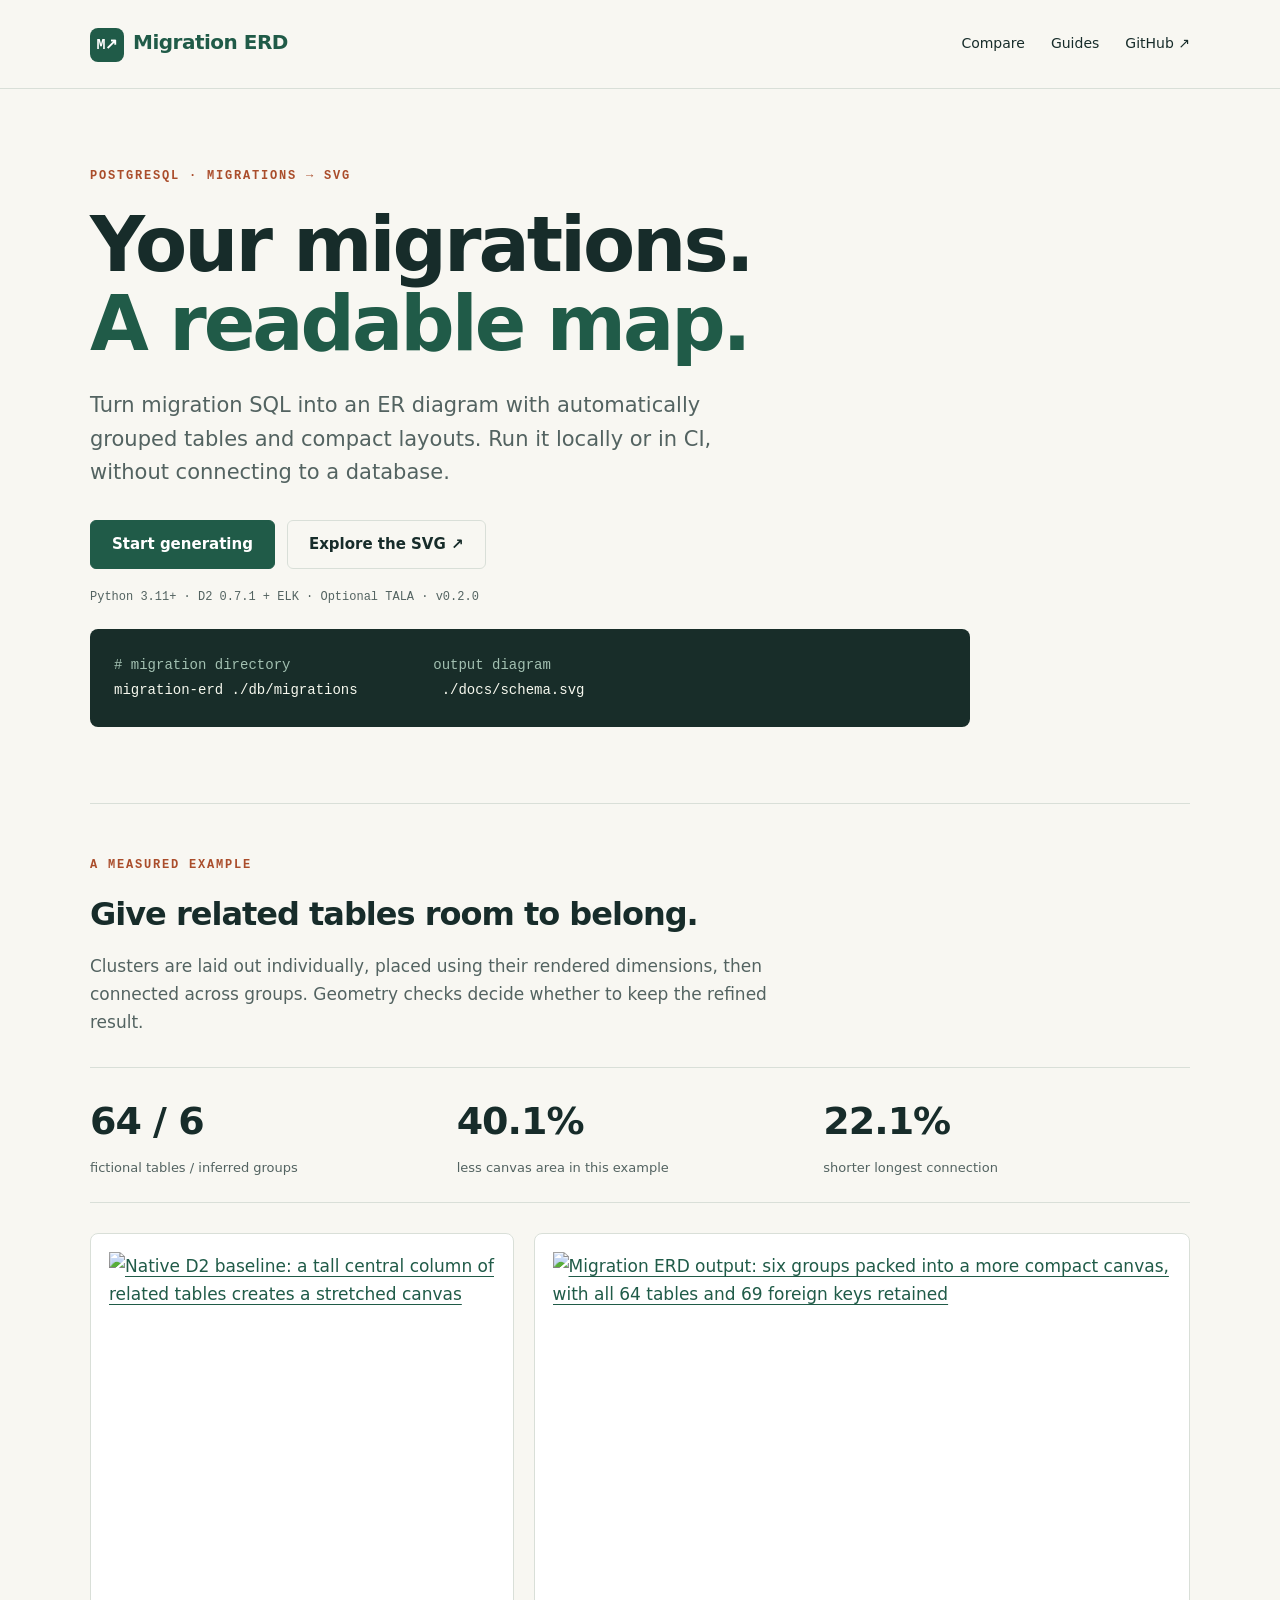
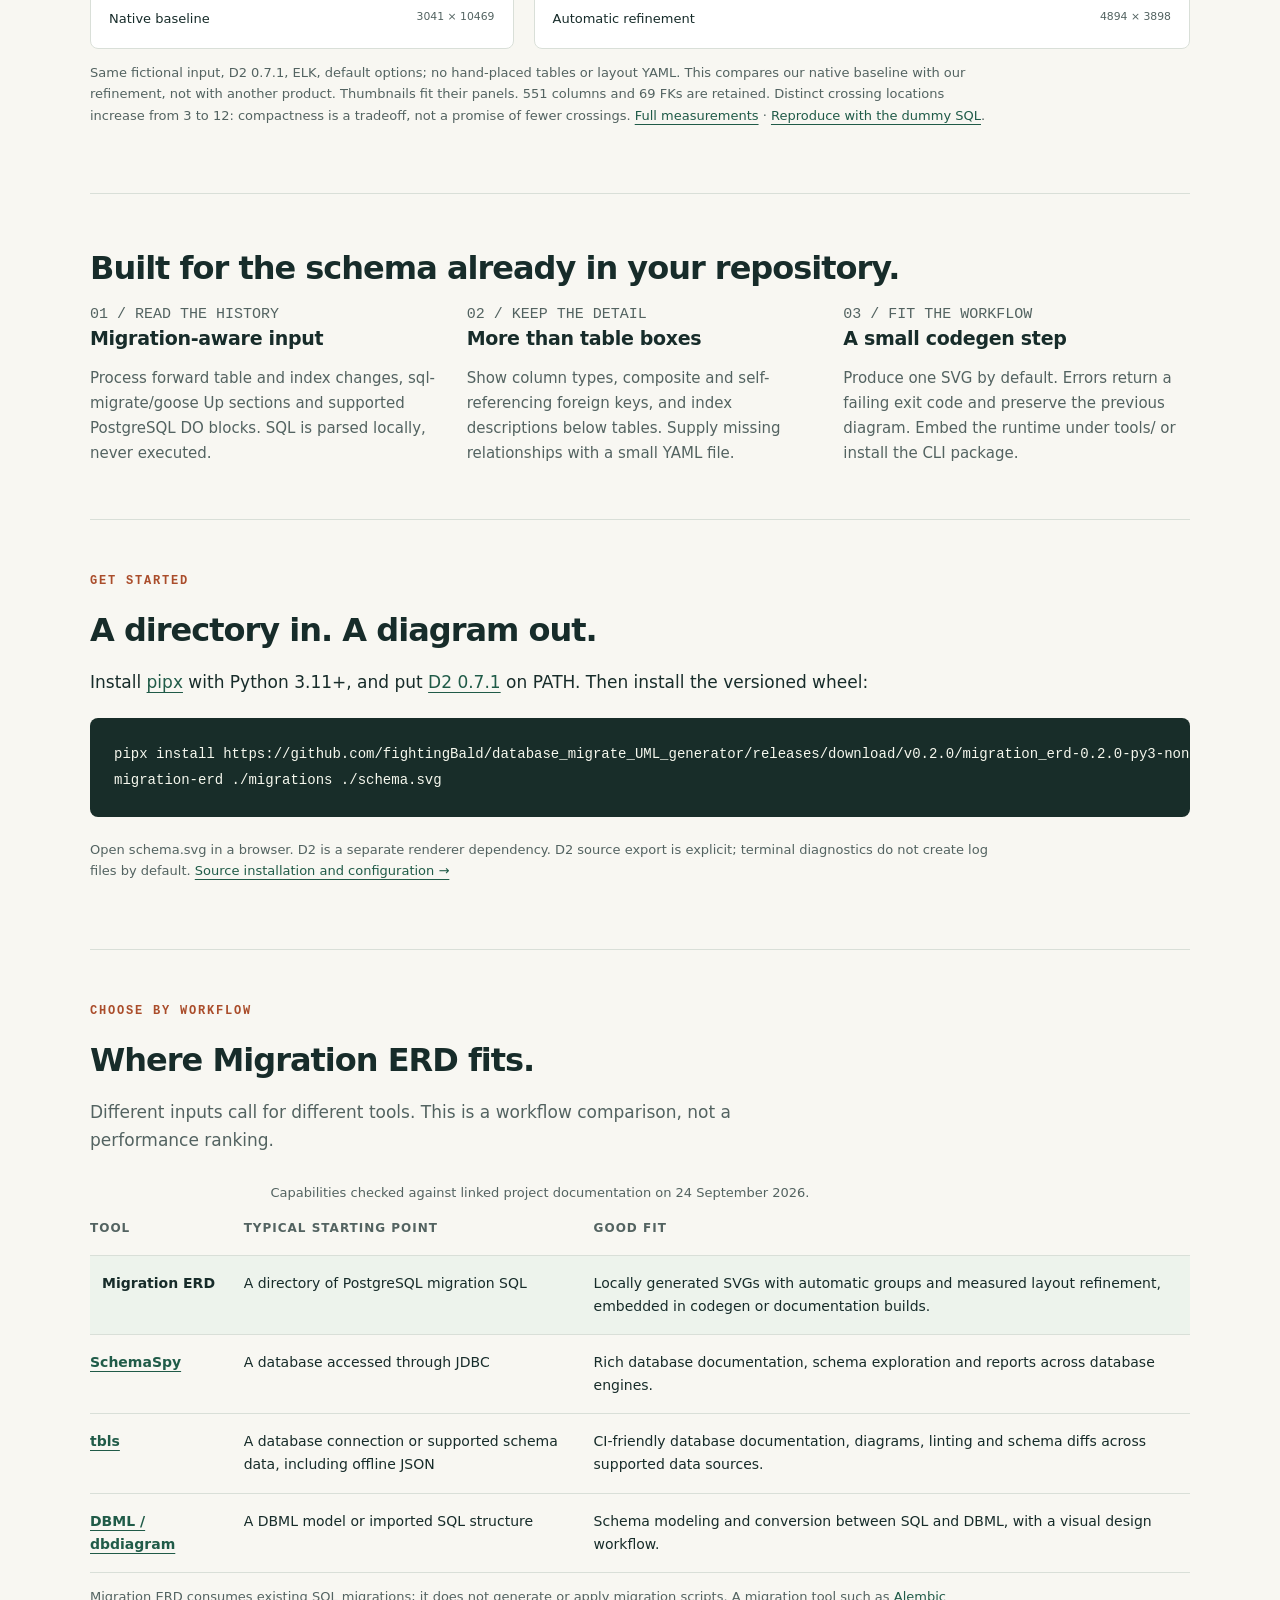
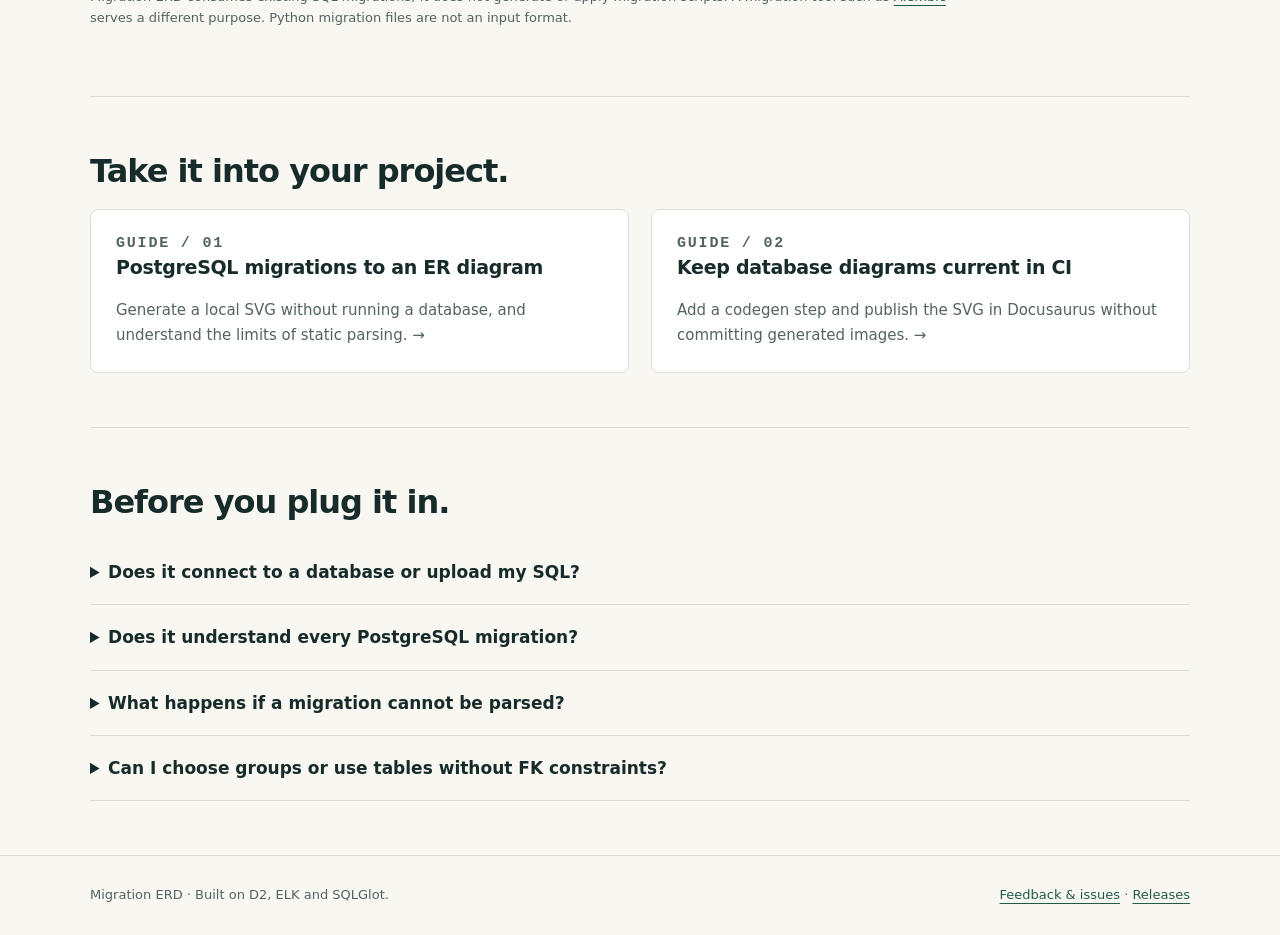
==== site/index.html @ 129f432f "Prepare Migration ERD package and public project website" ====
<!doctype html>
<html lang="en">
  <head>
    <meta charset="utf-8" />
    <meta name="viewport" content="width=device-width, initial-scale=1" />
    <title>
      Migration ERD — PostgreSQL migration SQL to readable ER diagrams
    </title>
    <meta
      name="description"
      content="Generate compact SVG ER diagrams from PostgreSQL migration files without a database connection. Automatic table clustering, foreign keys, index details and CI integration."
    />
    <meta name="robots" content="index,follow" />
    <link
      rel="canonical"
      href="https://fightingbald.github.io/database_migrate_UML_generator/"
    />
    <meta property="og:type" content="website" />
    <meta
      property="og:title"
      content="Migration ERD — Your migrations, made readable"
    />
    <meta
      property="og:description"
      content="PostgreSQL migration SQL → automatically grouped SVG diagrams. Local processing, no database connection."
    />
    <meta
      property="og:url"
      content="https://fightingbald.github.io/database_migrate_UML_generator/"
    />
    <meta
      property="og:image"
      content="https://github.com/fightingBald/database_migrate_UML_generator/releases/download/v0.2.0/layout-after.png"
    />
    <meta name="twitter:card" content="summary_large_image" />
    <link rel="stylesheet" href="style.css" />
    <script type="application/ld+json">
      {
        "@context": "https://schema.org",
        "@type": "SoftwareApplication",
        "name": "Migration ERD",
        "applicationCategory": "DeveloperApplication",
        "softwareVersion": "0.2.0",
        "softwareRequirements": "Python 3.11+; D2 0.7.1 for SVG rendering",
        "url": "https://fightingbald.github.io/database_migrate_UML_generator/",
        "downloadUrl": "https://github.com/fightingBald/database_migrate_UML_generator/releases/tag/v0.2.0",
        "description": "Generate SVG ER diagrams from PostgreSQL migration SQL with automatic clustering, without a database connection."
      }
    </script>
  </head>
  <body>
    <a class="skip" href="#main">Skip to content</a>
    <header>
      <nav class="wrap" aria-label="Main navigation">
        <a class="brand" href="./"><span>M↗</span>Migration ERD</a>
        <div class="nav-links">
          <a href="#compare">Compare</a><a href="#guides">Guides</a
          ><a
            href="https://github.com/fightingBald/database_migrate_UML_generator"
            >GitHub ↗</a
          >
        </div>
      </nav>
    </header>
    <main id="main" class="wrap">
      <div class="hero">
        <p class="eyebrow">PostgreSQL · Migrations → SVG</p>
        <h1>Your migrations.<br /><em>A readable map.</em></h1>
        <p class="lead">
          Turn migration SQL into an ER diagram with automatically grouped
          tables and compact layouts. Run it locally or in CI, without
          connecting to a database.
        </p>
        <div class="actions">
          <a class="button" href="#install">Start generating</a
          ><a class="button secondary" href="assets/layout-after.svg"
            >Explore the SVG ↗</a
          >
        </div>
        <p class="meta">
          Python 3.11+ · D2 0.7.1 + ELK · Optional TALA · v0.2.0
        </p>
        <pre
          class="command"
        ><code><span class="comment"># migration directory                 output diagram</span>
migration-erd ./db/migrations          ./docs/schema.svg</code></pre>
      </div>

      <section aria-labelledby="layout-title">
        <p class="eyebrow">A measured example</p>
        <h2 id="layout-title">Give related tables room to belong.</h2>
        <p class="section-intro">
          Clusters are laid out individually, placed using their rendered
          dimensions, then connected across groups. Geometry checks decide
          whether to keep the refined result.
        </p>
        <div class="stats">
          <div class="stat">
            <strong>64 / 6</strong
            ><span>fictional tables / inferred groups</span>
          </div>
          <div class="stat">
            <strong>40.1%</strong><span>less canvas area in this example</span>
          </div>
          <div class="stat">
            <strong>22.1%</strong><span>shorter longest connection</span>
          </div>
        </div>
        <div class="comparison">
          <figure class="diagram">
            <a
              href="assets/layout-before.svg"
              aria-label="Open native baseline SVG"
              ><img
                src="assets/layout-before.png"
                alt="Native D2 baseline: a tall central column of related tables creates a stretched canvas"
                width="1200"
                height="4131"
            /></a>
            <figcaption>
              <span>Native baseline</span><small>3041 × 10469</small>
            </figcaption>
          </figure>
          <figure class="diagram">
            <a
              href="assets/layout-after.svg"
              aria-label="Open automatically refined SVG"
              ><img
                src="assets/layout-after.png"
                alt="Migration ERD output: six groups packed into a more compact canvas, with all 64 tables and 69 foreign keys retained"
                width="1800"
                height="1434"
            /></a>
            <figcaption>
              <span>Automatic refinement</span><small>4894 × 3898</small>
            </figcaption>
          </figure>
        </div>
        <p class="note">
          Same fictional input, D2 0.7.1, ELK, default options; no hand-placed
          tables or layout YAML. This compares our native baseline with our
          refinement, not with another product. Thumbnails fit their panels. 551
          columns and 69 FKs are retained. Distinct crossing locations increase
          from 3 to 12: compactness is a tradeoff, not a promise of fewer
          crossings.
          <a href="assets/layout-metrics.json">Full measurements</a> ·
          <a
            href="https://github.com/fightingBald/database_migrate_UML_generator/releases/download/v0.2.0/dummy-64.sql"
            >Reproduce with the dummy SQL</a
          >.
        </p>
      </section>

      <section aria-labelledby="features-title">
        <h2 id="features-title">
          Built for the schema already in your repository.
        </h2>
        <div class="features">
          <div>
            <p class="feature-number">01 / READ THE HISTORY</p>
            <h3>Migration-aware input</h3>
            <p>
              Process forward table and index changes, sql-migrate/goose Up
              sections and supported PostgreSQL DO blocks. SQL is parsed
              locally, never executed.
            </p>
          </div>
          <div>
            <p class="feature-number">02 / KEEP THE DETAIL</p>
            <h3>More than table boxes</h3>
            <p>
              Show column types, composite and self-referencing foreign keys,
              and index descriptions below tables. Supply missing relationships
              with a small YAML file.
            </p>
          </div>
          <div>
            <p class="feature-number">03 / FIT THE WORKFLOW</p>
            <h3>A small codegen step</h3>
            <p>
              Produce one SVG by default. Errors return a failing exit code and
              preserve the previous diagram. Embed the runtime under tools/ or
              install the CLI package.
            </p>
          </div>
        </div>
      </section>

      <section id="install" aria-labelledby="install-title">
        <p class="eyebrow">Get started</p>
        <h2 id="install-title">A directory in. A diagram out.</h2>
        <p>
          Install
          <a href="https://pipx.pypa.io/stable/installation/">pipx</a> with
          Python 3.11+, and put
          <a href="https://github.com/d2lang/d2/releases/tag/v0.7.1"
            >D2 0.7.1</a
          >
          on PATH. Then install the versioned wheel:
        </p>
        <pre
          class="command"
        ><code>pipx install https://github.com/fightingBald/database_migrate_UML_generator/releases/download/v0.2.0/migration_erd-0.2.0-py3-none-any.whl
migration-erd ./migrations ./schema.svg</code></pre>
        <p class="note">
          Open schema.svg in a browser. D2 is a separate renderer dependency. D2
          source export is explicit; terminal diagnostics do not create log
          files by default.
          <a
            href="https://github.com/fightingBald/database_migrate_UML_generator/blob/main/dev_guide.md"
            >Source installation and configuration →</a
          >
        </p>
      </section>

      <section id="compare" aria-labelledby="compare-title">
        <p class="eyebrow">Choose by workflow</p>
        <h2 id="compare-title">Where Migration ERD fits.</h2>
        <p class="section-intro">
          Different inputs call for different tools. This is a workflow
          comparison, not a performance ranking.
        </p>
        <div class="table-wrap">
          <table>
            <caption class="note">
              Capabilities checked against linked project documentation on 24
              September 2026.
            </caption>
            <thead>
              <tr>
                <th scope="col">Tool</th>
                <th scope="col">Typical starting point</th>
                <th scope="col">Good fit</th>
              </tr>
            </thead>
            <tbody>
              <tr class="ours">
                <td>Migration ERD</td>
                <td>A directory of PostgreSQL migration SQL</td>
                <td>
                  Locally generated SVGs with automatic groups and measured
                  layout refinement, embedded in codegen or documentation
                  builds.
                </td>
              </tr>
              <tr>
                <td>
                  <a href="https://github.com/schemaspy/schemaspy">SchemaSpy</a>
                </td>
                <td>A database accessed through JDBC</td>
                <td>
                  Rich database documentation, schema exploration and reports
                  across database engines.
                </td>
              </tr>
              <tr>
                <td><a href="https://github.com/k1LoW/tbls">tbls</a></td>
                <td>
                  A database connection or supported schema data, including
                  offline JSON
                </td>
                <td>
                  CI-friendly database documentation, diagrams, linting and
                  schema diffs across supported data sources.
                </td>
              </tr>
              <tr>
                <td>
                  <a href="https://dbml.dbdiagram.io/cli/">DBML / dbdiagram</a>
                </td>
                <td>A DBML model or imported SQL structure</td>
                <td>
                  Schema modeling and conversion between SQL and DBML, with a
                  visual design workflow.
                </td>
              </tr>
            </tbody>
          </table>
        </div>
        <p class="note">
          Migration ERD consumes existing SQL migrations; it does not generate
          or apply migration scripts. A migration tool such as
          <a href="https://alembic.sqlalchemy.org/en/latest/">Alembic</a> serves
          a different purpose. Python migration files are not an input format.
        </p>
      </section>

      <section id="guides" aria-labelledby="guides-title">
        <h2 id="guides-title">Take it into your project.</h2>
        <div class="guides">
          <a class="guide-card" href="guides/migrations-to-erd.html"
            ><p class="eyebrow">Guide / 01</p>
            <h3>PostgreSQL migrations to an ER diagram</h3>
            <p>
              Generate a local SVG without running a database, and understand
              the limits of static parsing. →
            </p></a
          ><a class="guide-card" href="guides/ci-docusaurus.html"
            ><p class="eyebrow">Guide / 02</p>
            <h3>Keep database diagrams current in CI</h3>
            <p>
              Add a codegen step and publish the SVG in Docusaurus without
              committing generated images. →
            </p></a
          >
        </div>
      </section>

      <section aria-labelledby="faq-title">
        <h2 id="faq-title">Before you plug it in.</h2>
        <details>
          <summary>Does it connect to a database or upload my SQL?</summary>
          <p>
            The generator reads local migration files and invokes the local D2
            renderer. It does not connect to your database or upload SQL.
            Installing dependencies requires network access; optional TALA has
            its own licensing requirements.
          </p>
        </details>
        <details>
          <summary>Does it understand every PostgreSQL migration?</summary>
          <p>
            No. It models supported table, column, constraint and index changes.
            It skips ERD-neutral setup commands and routine definitions.
            Arbitrary procedural code, search_path resolution, partition
            semantics and routine side effects are not modeled. Unsupported
            structural statements produce diagnostics. Read the
            <a
              href="https://github.com/fightingBald/database_migrate_UML_generator/blob/main/dev_guide.md#sql-support-and-diagnostics"
              >SQL support contract</a
            >.
          </p>
        </details>
        <details>
          <summary>What happens if a migration cannot be parsed?</summary>
          <p>
            The command returns a nonzero exit code and preserves the requested
            SVG. Where possible it writes a separately marked INCOMPLETE partial
            preview. CI should stop rather than publish that preview.
          </p>
        </details>
        <details>
          <summary>
            Can I choose groups or use tables without FK constraints?
          </summary>
          <p>
            Groups are inferred from names and relationships. YAML can override
            group membership, titles and colours; a separate FK configuration
            can describe relationships missing from SQL. Tables without
            relationships are still included.
          </p>
        </details>
      </section>
    </main>
    <footer>
      <div class="wrap">
        <span>Migration ERD · Built on D2, ELK and SQLGlot.</span
        ><span
          ><a
            href="https://github.com/fightingBald/database_migrate_UML_generator/issues"
            >Feedback &amp; issues</a
          >
          ·
          <a
            href="https://github.com/fightingBald/database_migrate_UML_generator/releases"
            >Releases</a
          ></span
        >
      </div>
    </footer>
  </body>
</html>
---- site/style.css ----
:root {
  --ink: #172c2a;
  --muted: #536361;
  --paper: #f8f7f2;
  --line: #d9dfd8;
  --accent: #205b48;
  --warm: #aa4d2b;
  --white: #fff;
  --mono: ui-monospace, SFMono-Regular, Consolas, monospace;
}
* {
  box-sizing: border-box;
}
html {
  scroll-padding-top: 24px;
}
body {
  margin: 0;
  background: var(--paper);
  color: var(--ink);
  font:
    17px/1.65 system-ui,
    -apple-system,
    BlinkMacSystemFont,
    "Segoe UI",
    sans-serif;
}
a {
  color: var(--accent);
  text-underline-offset: 4px;
}
a:hover {
  color: var(--warm);
}
a:focus-visible,
summary:focus-visible {
  outline: 3px solid var(--warm);
  outline-offset: 5px;
}
.wrap {
  max-width: 1160px;
  margin: auto;
  padding: 0 30px;
}
.skip {
  position: absolute;
  top: -80px;
  background: white;
  padding: 10px;
}
.skip:focus {
  top: 10px;
  z-index: 2;
}
header {
  border-bottom: 1px solid var(--line);
}
nav {
  min-height: 88px;
  display: flex;
  align-items: center;
  justify-content: space-between;
  gap: 24px;
}
.brand {
  font-size: 20px;
  font-weight: 750;
  text-decoration: none;
  letter-spacing: -0.5px;
}
.brand span {
  display: inline-grid;
  place-items: center;
  width: 34px;
  height: 34px;
  margin-right: 9px;
  background: var(--accent);
  color: white;
  font: 700 15px var(--mono);
  border-radius: 8px;
}
.nav-links {
  display: flex;
  gap: 26px;
  font-size: 14px;
}
.nav-links a {
  color: var(--ink);
  text-decoration: none;
}
.hero {
  padding: 80px 0 54px;
  max-width: 880px;
}
.eyebrow {
  font: 600 12px var(--mono);
  letter-spacing: 1.8px;
  text-transform: uppercase;
  color: var(--warm);
  margin: 0 0 22px;
}
h1 {
  font-size: clamp(40px, 6.5vw, 76px);
  line-height: 1.04;
  letter-spacing: -3px;
  font-weight: 650;
  margin: 0 0 26px;
}
h1 em {
  font-style: normal;
  color: var(--accent);
}
.lead {
  max-width: 690px;
  font-size: 21px;
  line-height: 1.6;
  color: var(--muted);
}
.actions {
  display: flex;
  gap: 12px;
  flex-wrap: wrap;
  margin: 30px 0 18px;
}
.button {
  display: inline-block;
  background: var(--accent);
  color: white;
  padding: 11px 21px;
  border: 1px solid var(--accent);
  border-radius: 6px;
  font-size: 15px;
  text-decoration: none;
  font-weight: 600;
}
.button:hover {
  background: #153f32;
  color: white;
}
.button.secondary {
  background: transparent;
  color: var(--ink);
  border-color: var(--line);
}
.meta {
  font: 12px/1.7 var(--mono);
  color: var(--muted);
}
.command {
  background: #182d29;
  color: #f6f8ee;
  padding: 24px;
  border-radius: 8px;
  overflow: auto;
  font: 14px/1.8 var(--mono);
  margin: 22px 0;
}
.command .comment {
  color: #a2c0b1;
}
.command code {
  background: none;
  padding: 0;
  color: inherit;
  font: inherit;
}
section {
  padding: 54px 0;
  border-top: 1px solid var(--line);
}
h2 {
  font-size: 32px;
  font-weight: 650;
  letter-spacing: -1px;
  line-height: 1.25;
  margin: 0 0 18px;
}
h3 {
  font-size: 19px;
  letter-spacing: -0.3px;
  margin: 0 0 12px;
}
.section-intro {
  max-width: 700px;
  color: var(--muted);
  margin-bottom: 28px;
}
.stats {
  display: grid;
  grid-template-columns: repeat(3, 1fr);
  margin: 30px 0;
  border-top: 1px solid var(--line);
  border-bottom: 1px solid var(--line);
}
.stat {
  padding: 22px 20px 22px 0;
}
.stat strong {
  display: block;
  font-size: 38px;
  font-weight: 600;
  letter-spacing: -1px;
}
.stat span {
  font-size: 13px;
  color: var(--muted);
}
.comparison {
  display: grid;
  grid-template-columns: 1fr 1.55fr;
  gap: 20px;
}
.diagram {
  margin: 0;
  padding: 18px;
  background: white;
  border: 1px solid var(--line);
  border-radius: 8px;
}
.diagram img {
  display: block;
  width: 100%;
  height: 340px;
  object-fit: contain;
}
.diagram figcaption {
  display: flex;
  justify-content: space-between;
  gap: 14px;
  margin-top: 16px;
  font-size: 13px;
}
.diagram small {
  color: var(--muted);
}
.note {
  font-size: 13px;
  color: var(--muted);
  max-width: 900px;
}
.features {
  display: grid;
  grid-template-columns: repeat(3, 1fr);
  gap: 30px;
}
.feature-number {
  font: 13px var(--mono);
  color: var(--warm);
  margin-bottom: 14px;
}
.features p {
  font-size: 15px;
  color: var(--muted);
  margin: 0;
}
.table-wrap {
  overflow: auto;
}
table {
  border-collapse: collapse;
  width: 100%;
  font-size: 14px;
}
th,
td {
  text-align: left;
  vertical-align: top;
  border-bottom: 1px solid var(--line);
  padding: 16px 18px 16px 0;
}
th {
  font-size: 12px;
  color: var(--muted);
  text-transform: uppercase;
  letter-spacing: 1px;
}
td:first-child {
  min-width: 140px;
  font-weight: 600;
}
tr.ours {
  background: #edf3ec;
}
tr.ours td:first-child {
  padding-left: 12px;
}
code {
  font: 0.88em var(--mono);
  background: #e9ece5;
  padding: 2px 5px;
  border-radius: 3px;
}
.guides {
  display: grid;
  grid-template-columns: 1fr 1fr;
  gap: 22px;
}
.guide-card {
  padding: 25px;
  border: 1px solid var(--line);
  border-radius: 8px;
  text-decoration: none;
  color: var(--ink);
  background: white;
}
.guide-card p {
  font-size: 15px;
  color: var(--muted);
  margin-bottom: 0;
}
details {
  padding: 18px 0;
  border-bottom: 1px solid var(--line);
}
summary {
  cursor: pointer;
  font-weight: 600;
}
details p {
  max-width: 820px;
  color: var(--muted);
  font-size: 15px;
}
footer {
  border-top: 1px solid var(--line);
  padding: 28px 0;
  font-size: 13px;
  color: var(--muted);
}
footer .wrap {
  display: flex;
  justify-content: space-between;
  gap: 20px;
  flex-wrap: wrap;
}
.article {
  max-width: 820px;
  padding-top: 60px;
  padding-bottom: 65px;
}
.article h1 {
  font-size: 46px;
  letter-spacing: -1.8px;
  line-height: 1.15;
}
.article h2 {
  font-size: 26px;
  margin-top: 40px;
}
.article p,
.article li {
  color: var(--muted);
}
.article pre {
  white-space: pre;
  overflow: auto;
}
.article .back {
  font-size: 14px;
}
.article ul,
.article ol {
  padding-left: 22px;
}
.article li {
  margin-bottom: 10px;
}
@media (max-width: 720px) {
  .wrap {
    padding: 0 20px;
  }
  nav {
    min-height: 76px;
    gap: 16px;
  }
  .nav-links {
    gap: 15px;
    font-size: 13px;
  }
  .brand {
    font-size: 17px;
  }
  .brand span {
    display: none;
  }
  .hero {
    padding: 50px 0 34px;
  }
  h1 {
    letter-spacing: -1.8px;
  }
  .lead {
    font-size: 18px;
  }
  .features,
  .guides,
  .comparison {
    grid-template-columns: 1fr;
  }
  .stats {
    gap: 10px;
  }
  .stat {
    padding: 18px 0;
  }
  .stat strong {
    font-size: 29px;
  }
  .stat span {
    font-size: 12px;
  }
  .diagram img {
    height: 300px;
  }
  section {
    padding: 40px 0;
  }
  .article h1 {
    font-size: 36px;
  }
  .command {
    font-size: 12px;
    padding: 18px;
  }
  th,
  td {
    padding-right: 12px;
  }
}
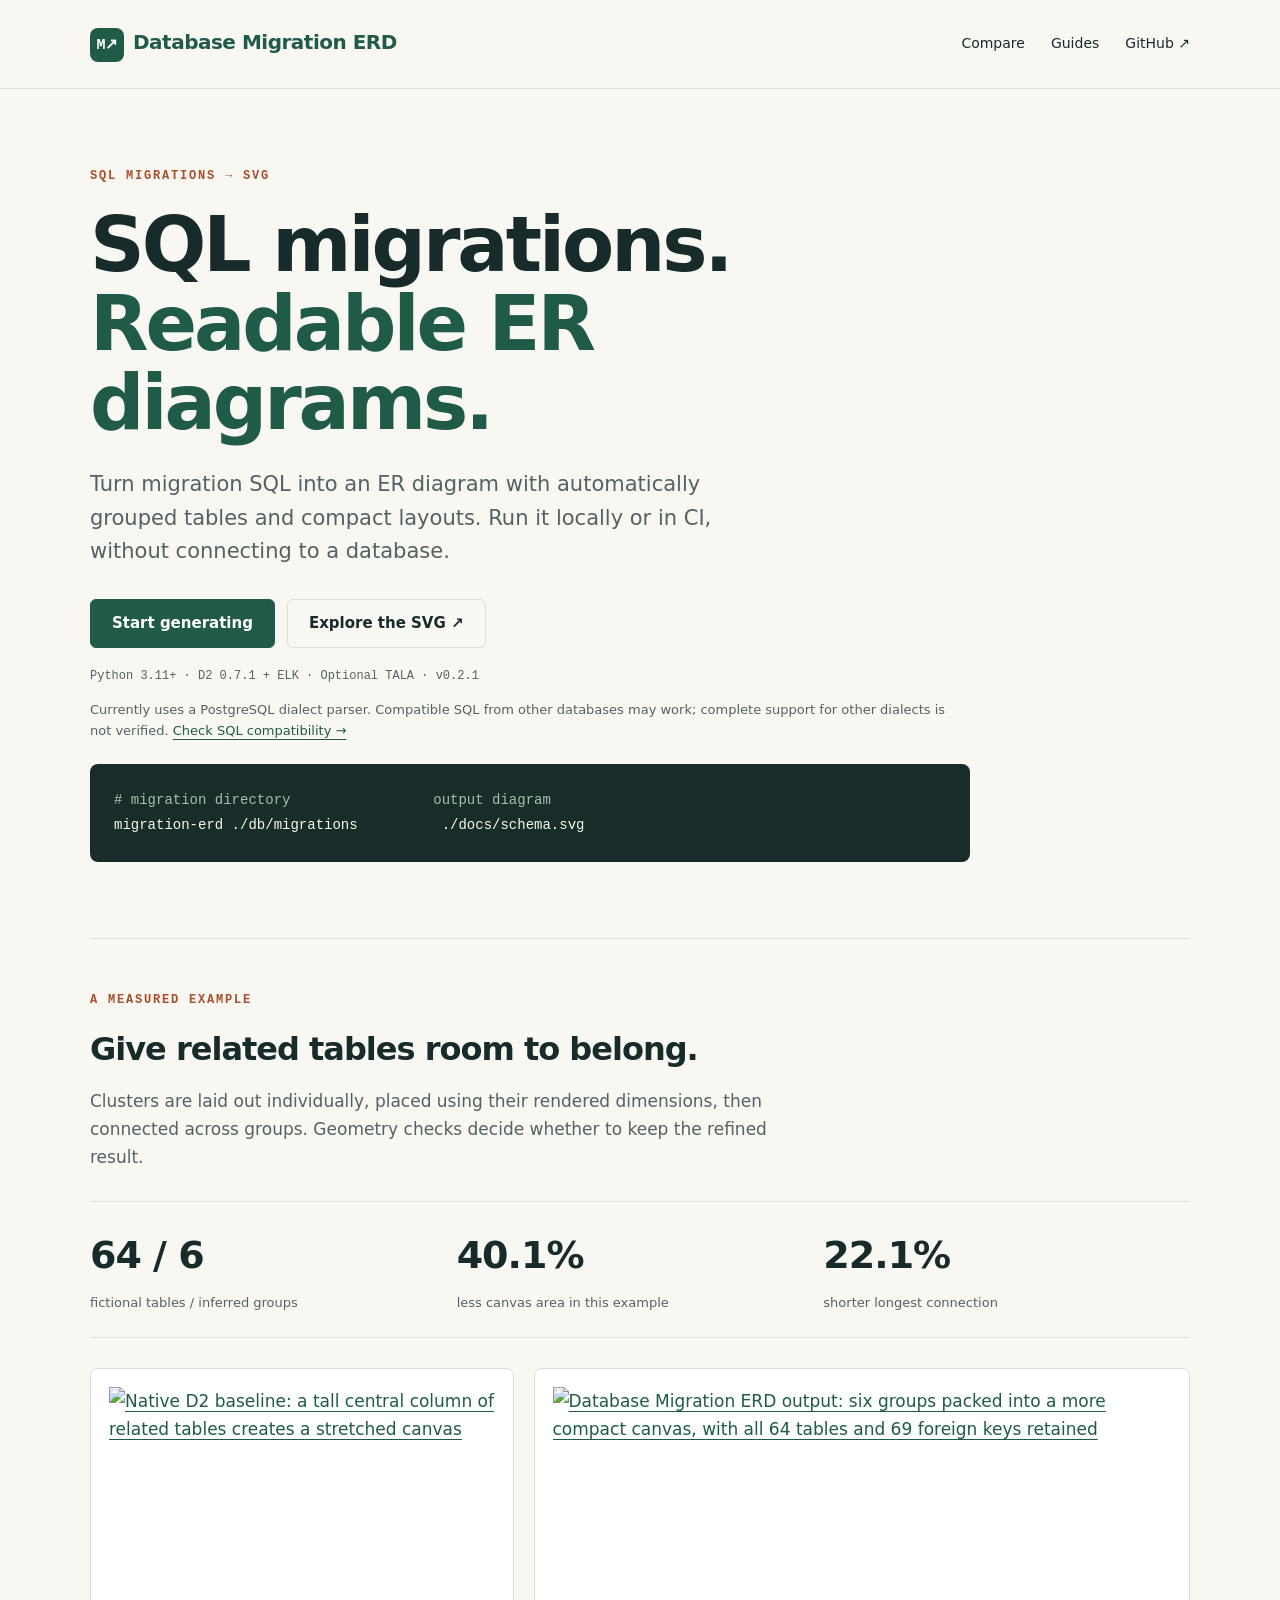
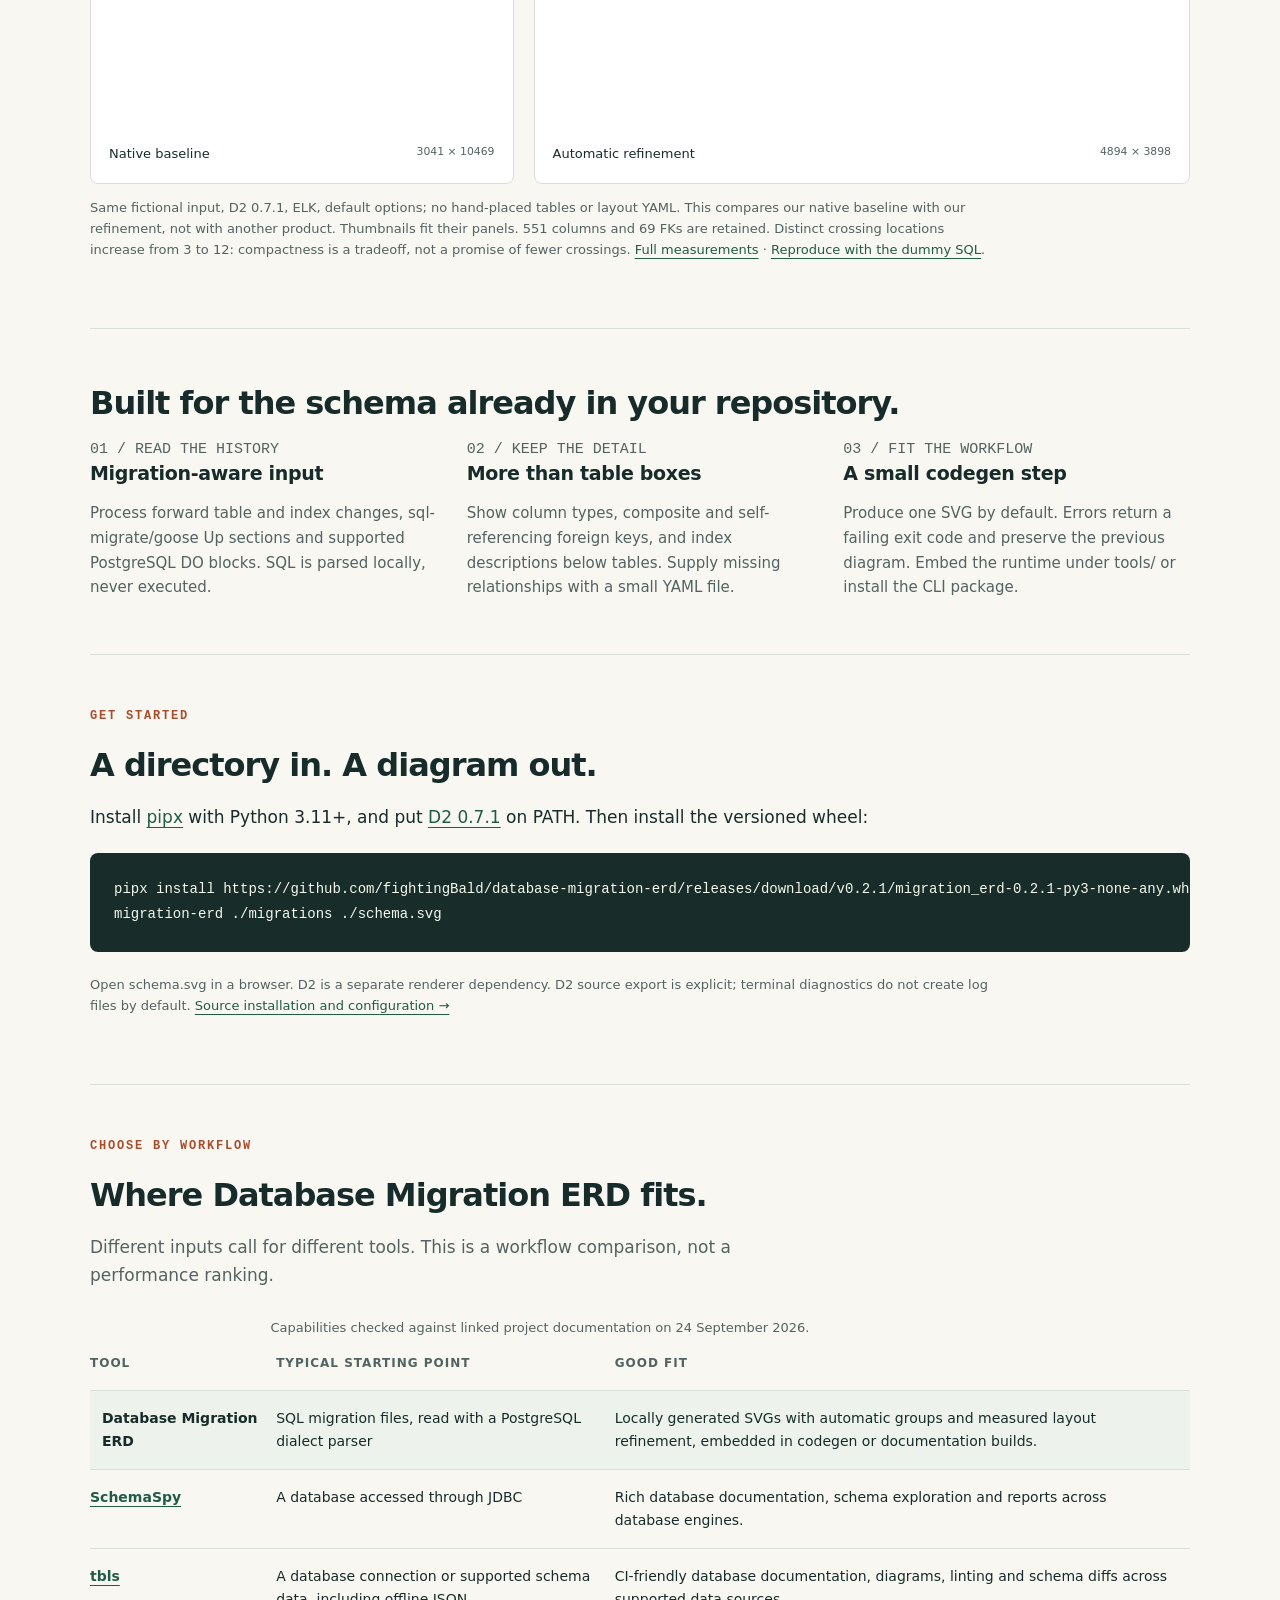
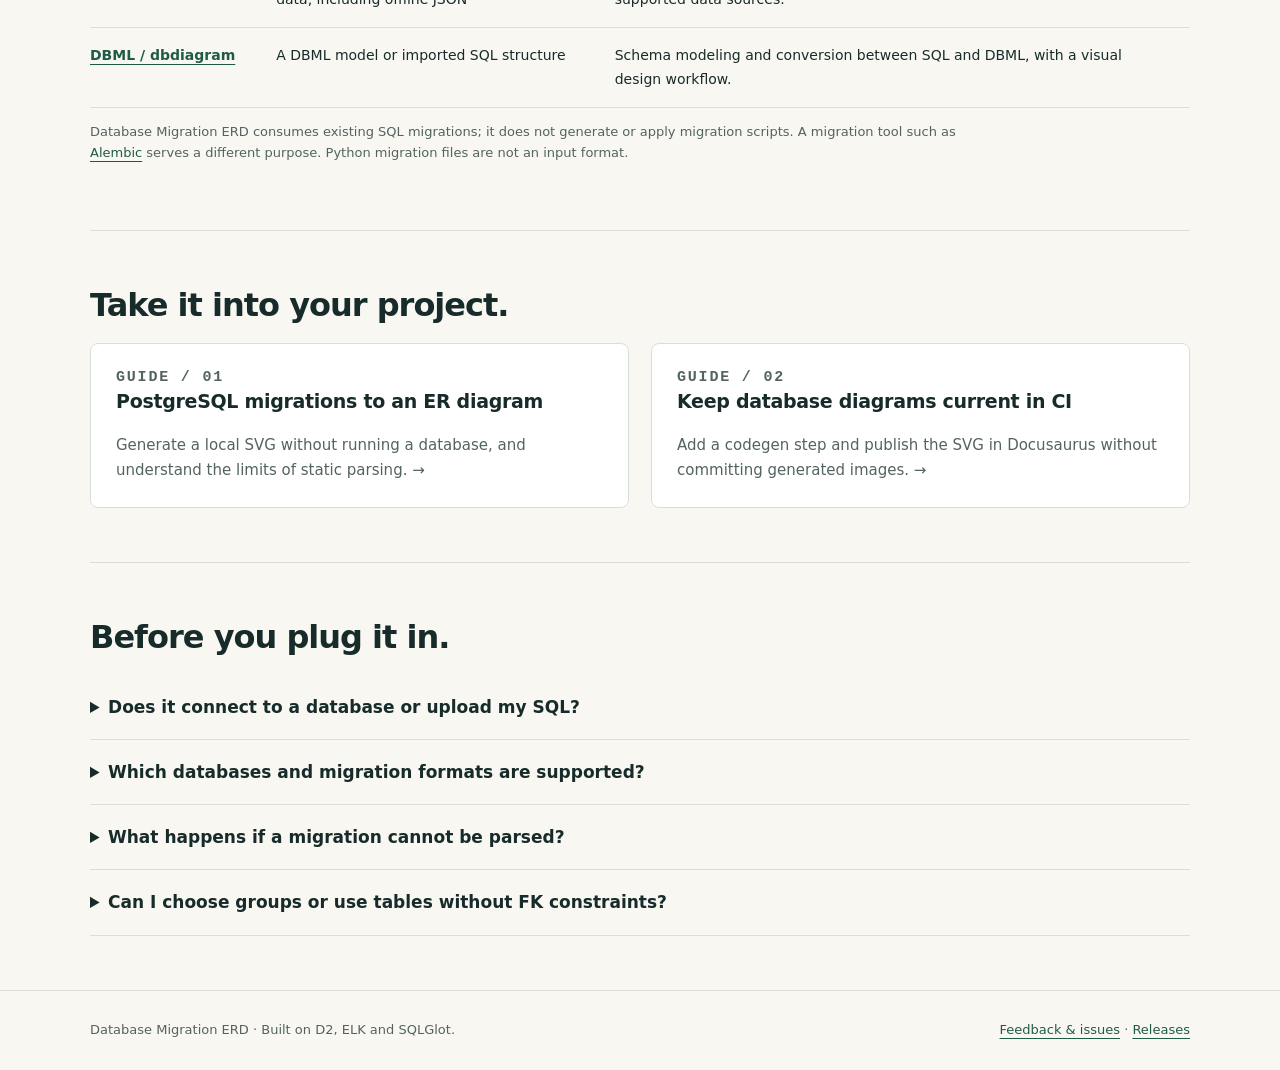
==== commit a7c6654a: "Align public branding and release metadata with renamed repository" ====
--- a/site/index.html
+++ b/site/index.html
@@ -4,33 +4,33 @@
     <meta charset="utf-8" />
     <meta name="viewport" content="width=device-width, initial-scale=1" />
     <title>
-      Migration ERD — PostgreSQL migration SQL to readable ER diagrams
+      Database Migration ERD — SQL migrations to readable ER diagrams
     </title>
     <meta
       name="description"
-      content="Generate compact SVG ER diagrams from PostgreSQL migration files without a database connection. Automatic table clustering, foreign keys, index details and CI integration."
+      content="Generate compact SVG ER diagrams from database migration SQL without a database connection. Automatic clustering, foreign keys, index details and CI integration."
     />
     <meta name="robots" content="index,follow" />
     <link
       rel="canonical"
-      href="https://fightingbald.github.io/database_migrate_UML_generator/"
+      href="https://fightingbald.github.io/database-migration-erd/"
     />
     <meta property="og:type" content="website" />
     <meta
       property="og:title"
-      content="Migration ERD — Your migrations, made readable"
+      content="Database Migration ERD — Your migrations, made readable"
     />
     <meta
       property="og:description"
-      content="PostgreSQL migration SQL → automatically grouped SVG diagrams. Local processing, no database connection."
+      content="Database migration SQL → automatically grouped SVG diagrams. Local processing, no database connection."
     />
     <meta
       property="og:url"
-      content="https://fightingbald.github.io/database_migrate_UML_generator/"
+      content="https://fightingbald.github.io/database-migration-erd/"
     />
     <meta
       property="og:image"
-      content="https://github.com/fightingBald/database_migrate_UML_generator/releases/download/v0.2.0/layout-after.png"
+      content="https://github.com/fightingBald/database-migration-erd/releases/download/v0.2.0/layout-after.png"
     />
     <meta name="twitter:card" content="summary_large_image" />
     <link rel="stylesheet" href="style.css" />
@@ -38,13 +38,13 @@
       {
         "@context": "https://schema.org",
         "@type": "SoftwareApplication",
-        "name": "Migration ERD",
+        "name": "Database Migration ERD",
         "applicationCategory": "DeveloperApplication",
-        "softwareVersion": "0.2.0",
+        "softwareVersion": "0.2.1",
         "softwareRequirements": "Python 3.11+; D2 0.7.1 for SVG rendering",
-        "url": "https://fightingbald.github.io/database_migrate_UML_generator/",
-        "downloadUrl": "https://github.com/fightingBald/database_migrate_UML_generator/releases/tag/v0.2.0",
-        "description": "Generate SVG ER diagrams from PostgreSQL migration SQL with automatic clustering, without a database connection."
+        "url": "https://fightingbald.github.io/database-migration-erd/",
+        "downloadUrl": "https://github.com/fightingBald/database-migration-erd/releases/tag/v0.2.1",
+        "description": "Generate SVG ER diagrams from database migration SQL with automatic clustering, without a database connection."
       }
     </script>
   </head>
@@ -52,11 +52,10 @@
     <a class="skip" href="#main">Skip to content</a>
     <header>
       <nav class="wrap" aria-label="Main navigation">
-        <a class="brand" href="./"><span>M↗</span>Migration ERD</a>
+        <a class="brand" href="./"><span>M↗</span>Database Migration ERD</a>
         <div class="nav-links">
           <a href="#compare">Compare</a><a href="#guides">Guides</a
-          ><a
-            href="https://github.com/fightingBald/database_migrate_UML_generator"
+          ><a href="https://github.com/fightingBald/database-migration-erd"
             >GitHub ↗</a
           >
         </div>
@@ -64,8 +63,8 @@
     </header>
     <main id="main" class="wrap">
       <div class="hero">
-        <p class="eyebrow">PostgreSQL · Migrations → SVG</p>
-        <h1>Your migrations.<br /><em>A readable map.</em></h1>
+        <p class="eyebrow">SQL migrations → SVG</p>
+        <h1>SQL migrations.<br /><em>Readable ER diagrams.</em></h1>
         <p class="lead">
           Turn migration SQL into an ER diagram with automatically grouped
           tables and compact layouts. Run it locally or in CI, without
@@ -78,7 +77,13 @@
           >
         </div>
         <p class="meta">
-          Python 3.11+ · D2 0.7.1 + ELK · Optional TALA · v0.2.0
+          Python 3.11+ · D2 0.7.1 + ELK · Optional TALA · v0.2.1
+        </p>
+        <p class="note">
+          Currently uses a PostgreSQL dialect parser. Compatible SQL from other
+          databases may work; complete support for other dialects is not
+          verified.
+          <a href="#sql-support">Check SQL compatibility →</a>
         </p>
         <pre
           class="command"
@@ -127,7 +132,7 @@
               aria-label="Open automatically refined SVG"
               ><img
                 src="assets/layout-after.png"
-                alt="Migration ERD output: six groups packed into a more compact canvas, with all 64 tables and 69 foreign keys retained"
+                alt="Database Migration ERD output: six groups packed into a more compact canvas, with all 64 tables and 69 foreign keys retained"
                 width="1800"
                 height="1434"
             /></a>
@@ -145,7 +150,7 @@
           crossings.
           <a href="assets/layout-metrics.json">Full measurements</a> ·
           <a
-            href="https://github.com/fightingBald/database_migrate_UML_generator/releases/download/v0.2.0/dummy-64.sql"
+            href="https://github.com/fightingBald/database-migration-erd/releases/download/v0.2.0/dummy-64.sql"
             >Reproduce with the dummy SQL</a
           >.
         </p>
@@ -200,14 +205,14 @@
         </p>
         <pre
           class="command"
-        ><code>pipx install https://github.com/fightingBald/database_migrate_UML_generator/releases/download/v0.2.0/migration_erd-0.2.0-py3-none-any.whl
+        ><code>pipx install https://github.com/fightingBald/database-migration-erd/releases/download/v0.2.1/migration_erd-0.2.1-py3-none-any.whl
 migration-erd ./migrations ./schema.svg</code></pre>
         <p class="note">
           Open schema.svg in a browser. D2 is a separate renderer dependency. D2
           source export is explicit; terminal diagnostics do not create log
           files by default.
           <a
-            href="https://github.com/fightingBald/database_migrate_UML_generator/blob/main/dev_guide.md"
+            href="https://github.com/fightingBald/database-migration-erd/blob/main/dev_guide.md"
             >Source installation and configuration →</a
           >
         </p>
@@ -215,7 +220,7 @@
 
       <section id="compare" aria-labelledby="compare-title">
         <p class="eyebrow">Choose by workflow</p>
-        <h2 id="compare-title">Where Migration ERD fits.</h2>
+        <h2 id="compare-title">Where Database Migration ERD fits.</h2>
         <p class="section-intro">
           Different inputs call for different tools. This is a workflow
           comparison, not a performance ranking.
@@ -235,8 +240,10 @@
             </thead>
             <tbody>
               <tr class="ours">
-                <td>Migration ERD</td>
-                <td>A directory of PostgreSQL migration SQL</td>
+                <td>Database Migration ERD</td>
+                <td>
+                  SQL migration files, read with a PostgreSQL dialect parser
+                </td>
                 <td>
                   Locally generated SVGs with automatic groups and measured
                   layout refinement, embedded in codegen or documentation
@@ -278,8 +285,8 @@
           </table>
         </div>
         <p class="note">
-          Migration ERD consumes existing SQL migrations; it does not generate
-          or apply migration scripts. A migration tool such as
+          Database Migration ERD consumes existing SQL migrations; it does not
+          generate or apply migration scripts. A migration tool such as
           <a href="https://alembic.sqlalchemy.org/en/latest/">Alembic</a> serves
           a different purpose. Python migration files are not an input format.
         </p>
@@ -317,16 +324,25 @@
             its own licensing requirements.
           </p>
         </details>
-        <details>
-          <summary>Does it understand every PostgreSQL migration?</summary>
-          <p>
-            No. It models supported table, column, constraint and index changes.
-            It skips ERD-neutral setup commands and routine definitions.
-            Arbitrary procedural code, search_path resolution, partition
-            semantics and routine side effects are not modeled. Unsupported
-            structural statements produce diagnostics. Read the
+        <details id="sql-support">
+          <summary>
+            Which databases and migration formats are supported?
+          </summary>
+          <p>
+            Input is SQL files, including sql-migrate and goose Up sections, not
+            Python or other ORM migration source code. The parser currently uses
+            the PostgreSQL dialect. Compatible SQL from other databases may
+            work, but complete MySQL, SQLite and SQL Server migration support is
+            not verified. There is no dialect selector.
+          </p>
+          <p>
+            It models supported table, column, constraint and index changes. It
+            skips ERD-neutral setup commands and routine definitions. Arbitrary
+            procedural code, search_path resolution, partition semantics and
+            routine side effects are not modeled. Unsupported structural
+            statements produce diagnostics. Read the
             <a
-              href="https://github.com/fightingBald/database_migrate_UML_generator/blob/main/dev_guide.md#sql-support-and-diagnostics"
+              href="https://github.com/fightingBald/database-migration-erd/blob/main/dev_guide.md#sql-support-and-diagnostics"
               >SQL support contract</a
             >.
           </p>
@@ -354,15 +370,15 @@
     </main>
     <footer>
       <div class="wrap">
-        <span>Migration ERD · Built on D2, ELK and SQLGlot.</span
+        <span>Database Migration ERD · Built on D2, ELK and SQLGlot.</span
         ><span
           ><a
-            href="https://github.com/fightingBald/database_migrate_UML_generator/issues"
+            href="https://github.com/fightingBald/database-migration-erd/issues"
             >Feedback &amp; issues</a
           >
           ·
           <a
-            href="https://github.com/fightingBald/database_migrate_UML_generator/releases"
+            href="https://github.com/fightingBald/database-migration-erd/releases"
             >Releases</a
           ></span
         >
--- a/site/style.css
+++ b/site/style.css
@@ -371,7 +371,9 @@
   }
   nav {
     min-height: 76px;
-    gap: 16px;
+    gap: 12px;
+    flex-wrap: wrap;
+    padding: 16px 0;
   }
   .nav-links {
     gap: 15px;
@@ -379,6 +381,7 @@
   }
   .brand {
     font-size: 17px;
+    flex-basis: 100%;
   }
   .brand span {
     display: none;
